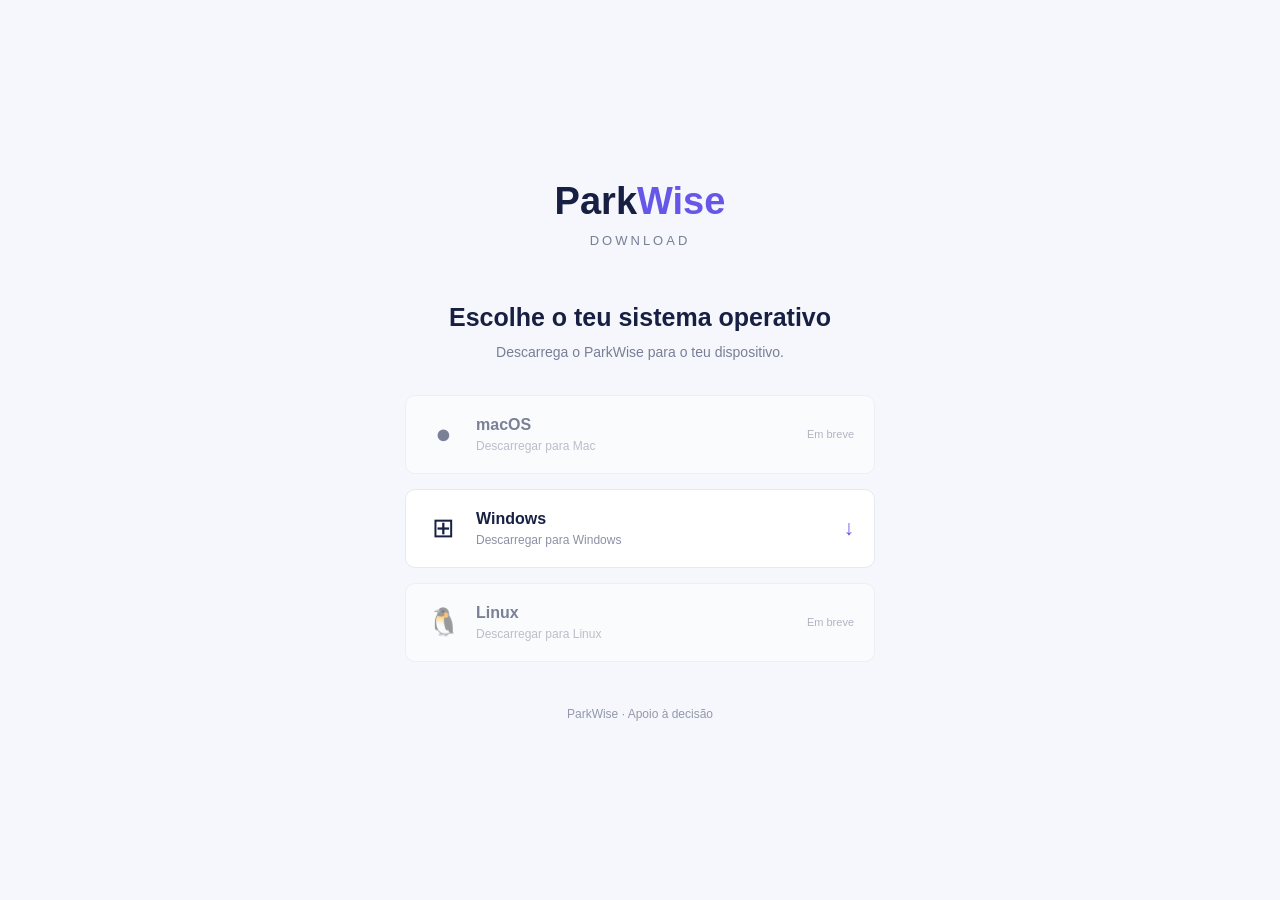
==== website/download.html @ f28b8e85 "Criação de login na aplicação C#, criação de página de download para aplicação em C# e modificação d" ====
<!DOCTYPE html>
<html lang="pt">
<head>
    <meta charset="UTF-8">
    <meta name="viewport" content="width=device-width, initial-scale=1.0">
    <title>Download | ParkWise</title>

    <style>
        * {
            margin: 0;
            padding: 0;
            box-sizing: border-box;
            font-family: Arial, sans-serif;
        }

        body {
            min-height: 100vh;
            display: flex;
            align-items: center;
            justify-content: center;
            background: #F5F7FC;
            color: #171F43;
        }

        .download-container {
            width: 100%;
            max-width: 520px;
            padding: 40px 25px;
            text-align: center;
        }

        .logo {
            font-size: 38px;
            font-weight: bold;
            color: #171F43;
            margin-bottom: 10px;
        }

        .logo span {
            color: #6657E8;
        }

        .subtitle {
            color: #777F95;
            font-size: 13px;
            letter-spacing: 3px;
            margin-bottom: 55px;
        }

        h1 {
            font-size: 25px;
            margin-bottom: 12px;
        }

        .description {
            color: #777F95;
            font-size: 14px;
            margin-bottom: 35px;
        }

        .download-button {
            display: flex;
            align-items: center;
            justify-content: space-between;
            width: 100%;
            padding: 20px;
            margin-bottom: 15px;
            background: white;
            border: 1px solid #E5E9F2;
            border-radius: 10px;
            text-decoration: none;
            color: #171F43;
            transition: 0.2s ease;
        }

        .download-button:hover:not(.disabled) {
            border-color: #6657E8;
            transform: translateY(-2px);
            box-shadow: 0 5px 15px rgba(23, 31, 67, 0.07);
        }

        .platform {
            display: flex;
            align-items: center;
            gap: 15px;
            text-align: left;
        }

        .platform-icon {
            font-size: 27px;
            width: 35px;
            text-align: center;
        }

        .platform-name {
            font-size: 16px;
            font-weight: bold;
        }

        .platform-description {
            font-size: 12px;
            color: #8A91A4;
            margin-top: 5px;
        }

        .download-icon {
            font-size: 21px;
            color: #6657E8;
        }

        .disabled {
            opacity: 0.55;
            cursor: not-allowed;
        }

        .coming-soon {
            font-size: 11px;
            color: #777F95;
        }

        footer {
            margin-top: 45px;
            font-size: 12px;
            color: #9299AA;
        }

        @media (max-width: 480px) {
            .download-container {
                padding: 25px 20px;
            }

            h1 {
                font-size: 22px;
            }
        }
    </style>
</head>

<body>

    <main class="download-container">

        <div class="logo">Park<span>Wise</span></div>
        <div class="subtitle">DOWNLOAD</div>

        <h1>Escolhe o teu sistema operativo</h1>

        <p class="description">
            Descarrega o ParkWise para o teu dispositivo.
        </p>

        <!-- macOS -->
        <div class="download-button disabled">
            <div class="platform">
                <div class="platform-icon">●</div>
                <div>
                    <div class="platform-name">macOS</div>
                    <div class="platform-description">
                        Descarregar para Mac
                    </div>
                </div>
            </div>
            <span class="coming-soon">Em breve</span>
        </div>

        <!-- Windows -->
        <a href="downloads/ParkWise-Setup.exe"
           class="download-button">
            <div class="platform">
                <div class="platform-icon">⊞</div>
                <div>
                    <div class="platform-name">Windows</div>
                    <div class="platform-description">
                        Descarregar para Windows
                    </div>
                </div>
            </div>
            <span class="download-icon">↓</span>
        </a>

        <!-- Linux -->
        <div class="download-button disabled">
            <div class="platform">
                <div class="platform-icon">🐧</div>
                <div>
                    <div class="platform-name">Linux</div>
                    <div class="platform-description">
                        Descarregar para Linux
                    </div>
                </div>
            </div>
            <span class="coming-soon">Em breve</span>
        </div>

        <footer>
            ParkWise · Apoio à decisão
        </footer>

    </main>

</body>
</html>
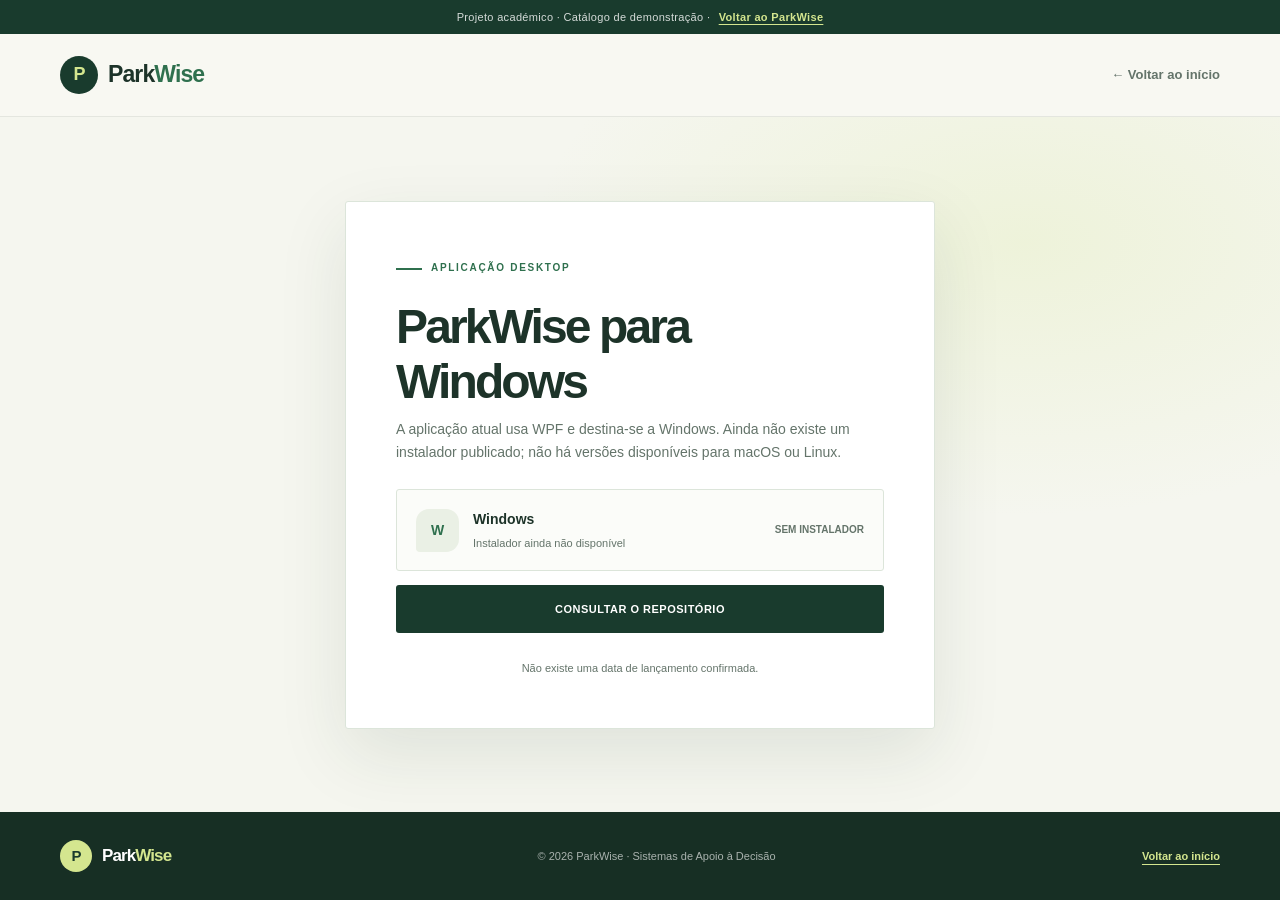
==== commit b112a116: "ParkWise  Interface + Aplicação C# | dev/ ahp |  f28b8e8 Alteração do estilo do website e aplicação " ====
--- a/website/download.html
+++ b/website/download.html
@@ -1,203 +1,63 @@
-
 <!DOCTYPE html>
-<html lang="pt">
+<html lang="pt-PT">
 <head>
     <meta charset="UTF-8">
     <meta name="viewport" content="width=device-width, initial-scale=1.0">
-    <title>Download | ParkWise</title>
+    <meta name="description" content="Consulte a disponibilidade da aplicação desktop ParkWise para Windows.">
+    <title>Aplicação | ParkWise</title>
+    <link rel="stylesheet" href="css/style.css">
+</head>
+<body class="download-page">
+    <a class="skip-link" href="#conteudo-principal">Saltar para o conteúdo</a>
+    <div class="announcement-bar">
+        <p>Projeto académico · Catálogo de demonstração · <a href="index.html">Voltar ao ParkWise</a></p>
+    </div>
+    <header class="header">
+        <nav class="navbar container" aria-label="Navegação principal">
+            <a href="index.html" class="logo">
+                <span class="logo-icon">P</span>
+                <span>Park<span class="logo-highlight">Wise</span></span>
+            </a>
+            <a href="index.html" class="page-back">← Voltar ao início</a>
+        </nav>
+    </header>
 
-    <style>
-        * {
-            margin: 0;
-            padding: 0;
-            box-sizing: border-box;
-            font-family: Arial, sans-serif;
-        }
+    <main class="download-main" id="conteudo-principal" tabindex="-1">
+        <section class="download-card">
+            <span class="section-tag">APLICAÇÃO DESKTOP</span>
+            <h1>ParkWise para Windows</h1>
+            <p class="download-description">
+                A aplicação atual usa WPF e destina-se a Windows. Ainda não existe
+                um instalador publicado; não há versões disponíveis para macOS ou Linux.
+            </p>
 
-        body {
-            min-height: 100vh;
-            display: flex;
-            align-items: center;
-            justify-content: center;
-            background: #F5F7FC;
-            color: #171F43;
-        }
+            <div class="availability-card" role="status">
+                <span class="platform-icon" aria-hidden="true">W</span>
+                <span class="availability-copy">
+                    <span class="platform-name">Windows</span>
+                    <span class="platform-description">Instalador ainda não disponível</span>
+                </span>
+                <span class="availability-label">SEM INSTALADOR</span>
+            </div>
 
-        .download-container {
-            width: 100%;
-            max-width: 520px;
-            padding: 40px 25px;
-            text-align: center;
-        }
+            <a class="btn btn-primary download-repository"
+               href="https://github.com/jonyzik/Projeto-SAD-26-27"
+               target="_blank" rel="noopener noreferrer">Consultar o repositório</a>
 
-        .logo {
-            font-size: 38px;
-            font-weight: bold;
-            color: #171F43;
-            margin-bottom: 10px;
-        }
-
-        .logo span {
-            color: #6657E8;
-        }
-
-        .subtitle {
-            color: #777F95;
-            font-size: 13px;
-            letter-spacing: 3px;
-            margin-bottom: 55px;
-        }
-
-        h1 {
-            font-size: 25px;
-            margin-bottom: 12px;
-        }
-
-        .description {
-            color: #777F95;
-            font-size: 14px;
-            margin-bottom: 35px;
-        }
-
-        .download-button {
-            display: flex;
-            align-items: center;
-            justify-content: space-between;
-            width: 100%;
-            padding: 20px;
-            margin-bottom: 15px;
-            background: white;
-            border: 1px solid #E5E9F2;
-            border-radius: 10px;
-            text-decoration: none;
-            color: #171F43;
-            transition: 0.2s ease;
-        }
-
-        .download-button:hover:not(.disabled) {
-            border-color: #6657E8;
-            transform: translateY(-2px);
-            box-shadow: 0 5px 15px rgba(23, 31, 67, 0.07);
-        }
-
-        .platform {
-            display: flex;
-            align-items: center;
-            gap: 15px;
-            text-align: left;
-        }
-
-        .platform-icon {
-            font-size: 27px;
-            width: 35px;
-            text-align: center;
-        }
-
-        .platform-name {
-            font-size: 16px;
-            font-weight: bold;
-        }
-
-        .platform-description {
-            font-size: 12px;
-            color: #8A91A4;
-            margin-top: 5px;
-        }
-
-        .download-icon {
-            font-size: 21px;
-            color: #6657E8;
-        }
-
-        .disabled {
-            opacity: 0.55;
-            cursor: not-allowed;
-        }
-
-        .coming-soon {
-            font-size: 11px;
-            color: #777F95;
-        }
-
-        footer {
-            margin-top: 45px;
-            font-size: 12px;
-            color: #9299AA;
-        }
-
-        @media (max-width: 480px) {
-            .download-container {
-                padding: 25px 20px;
-            }
-
-            h1 {
-                font-size: 22px;
-            }
-        }
-    </style>
-</head>
-
-<body>
-
-    <main class="download-container">
-
-        <div class="logo">Park<span>Wise</span></div>
-        <div class="subtitle">DOWNLOAD</div>
-
-        <h1>Escolhe o teu sistema operativo</h1>
-
-        <p class="description">
-            Descarrega o ParkWise para o teu dispositivo.
-        </p>
-
-        <!-- macOS -->
-        <div class="download-button disabled">
-            <div class="platform">
-                <div class="platform-icon">●</div>
-                <div>
-                    <div class="platform-name">macOS</div>
-                    <div class="platform-description">
-                        Descarregar para Mac
-                    </div>
-                </div>
-            </div>
-            <span class="coming-soon">Em breve</span>
-        </div>
-
-        <!-- Windows -->
-        <a href="downloads/ParkWise-Setup.exe"
-           class="download-button">
-            <div class="platform">
-                <div class="platform-icon">⊞</div>
-                <div>
-                    <div class="platform-name">Windows</div>
-                    <div class="platform-description">
-                        Descarregar para Windows
-                    </div>
-                </div>
-            </div>
-            <span class="download-icon">↓</span>
-        </a>
-
-        <!-- Linux -->
-        <div class="download-button disabled">
-            <div class="platform">
-                <div class="platform-icon">🐧</div>
-                <div>
-                    <div class="platform-name">Linux</div>
-                    <div class="platform-description">
-                        Descarregar para Linux
-                    </div>
-                </div>
-            </div>
-            <span class="coming-soon">Em breve</span>
-        </div>
-
-        <footer>
-            ParkWise · Apoio à decisão
-        </footer>
-
+            <p class="download-footer">Não existe uma data de lançamento confirmada.</p>
+        </section>
     </main>
 
+    <footer class="footer">
+        <div class="container footer-content">
+            <a href="index.html" class="logo">
+                <span class="logo-icon">P</span>
+                <span>Park<span class="logo-highlight">Wise</span></span>
+            </a>
+            <p>© <span id="current-year"></span> ParkWise · Sistemas de Apoio à Decisão</p>
+            <a href="index.html" class="back-top">Voltar ao início</a>
+        </div>
+    </footer>
+    <script src="js/script.js"></script>
 </body>
 </html>
--- a/website/css/style.css
+++ b/website/css/style.css
@@ -0,0 +1,1767 @@
+:root {
+    color-scheme: light;
+    --background: #f5f6ef;
+    --surface: #ffffff;
+    --surface-soft: #eaf0e5;
+    --ink: #1d3329;
+    --muted: #64746a;
+    --line: #dce5da;
+    --green: #2f704e;
+    --green-dark: #193b2d;
+    --lime: #d4e68f;
+    --orange: #e18b62;
+    --focus: #8d3e1a;
+    --shadow: 0 24px 70px rgba(27, 55, 39, .10);
+    --font: "Segoe UI", "Helvetica Neue", Arial, sans-serif;
+}
+
+* {
+    box-sizing: border-box;
+    margin: 0;
+    padding: 0;
+}
+
+html {
+    scroll-behavior: smooth;
+    scroll-padding-top: 86px;
+}
+
+body {
+    min-width: 320px;
+    background: var(--background);
+    color: var(--ink);
+    font-family: var(--font);
+    line-height: 1.65;
+    -webkit-font-smoothing: antialiased;
+}
+
+a {
+    color: inherit;
+    text-decoration: none;
+}
+
+button,
+input {
+    font: inherit;
+}
+
+a:focus-visible,
+button:focus-visible,
+input:focus-visible {
+    outline: 3px solid var(--focus);
+    outline-offset: 3px;
+}
+
+.skip-link {
+    position: fixed;
+    top: 10px;
+    left: 10px;
+    z-index: 100;
+    padding: 10px 15px;
+    background: var(--surface);
+    color: var(--ink);
+    border: 2px solid var(--focus);
+    border-radius: 8px;
+    transform: translateY(-160%);
+}
+
+.skip-link:focus {
+    transform: translateY(0);
+}
+
+.container {
+    width: min(1160px, calc(100% - 48px));
+    margin: 0 auto;
+}
+
+.section {
+    padding: 104px 0;
+}
+
+.highlight,
+.logo-highlight {
+    color: var(--green);
+}
+
+.header {
+    position: sticky;
+    top: 0;
+    z-index: 20;
+    background: rgba(245, 246, 239, .92);
+    border-bottom: 1px solid rgba(220, 229, 218, .8);
+    backdrop-filter: blur(18px);
+}
+
+.navbar {
+    min-height: 78px;
+    display: flex;
+    align-items: center;
+    justify-content: space-between;
+    gap: 28px;
+}
+
+.logo {
+    display: inline-flex;
+    align-items: center;
+    gap: 10px;
+    color: var(--ink);
+    font-size: 21px;
+    font-weight: 750;
+    letter-spacing: -.7px;
+    white-space: nowrap;
+}
+
+.logo-icon {
+    width: 38px;
+    height: 38px;
+    display: grid;
+    place-items: center;
+    background: var(--green-dark);
+    color: var(--lime);
+    border-radius: 12px 12px 12px 4px;
+    font-size: 18px;
+    font-weight: 800;
+}
+
+.nav-links {
+    display: flex;
+    align-items: center;
+    gap: 27px;
+    list-style: none;
+}
+
+.nav-links a {
+    color: var(--muted);
+    font-size: 13px;
+    font-weight: 650;
+    transition: color .18s ease, background .18s ease, transform .18s ease;
+}
+
+.nav-links a:hover,
+.page-back:hover {
+    color: var(--green);
+}
+
+.nav-links .nav-contact {
+    display: inline-flex;
+    align-items: center;
+    justify-content: center;
+    min-height: 42px;
+    padding: 0 17px;
+    background: var(--green-dark);
+    color: white;
+    border-radius: 999px;
+}
+
+.nav-links .nav-contact:hover {
+    background: var(--green);
+    color: white;
+    transform: translateY(-1px);
+}
+
+.menu-toggle {
+    display: none;
+    width: 44px;
+    height: 42px;
+    padding: 8px;
+    background: var(--surface);
+    border: 1px solid var(--line);
+    border-radius: 12px;
+    cursor: pointer;
+}
+
+.menu-toggle span {
+    display: block;
+    width: 20px;
+    height: 2px;
+    margin: 4px auto;
+    background: var(--ink);
+    border-radius: 3px;
+}
+
+.hero {
+    position: relative;
+    overflow: hidden;
+    padding: 92px 0 106px;
+    background:
+        radial-gradient(ellipse at 86% 20%, rgba(212, 230, 143, .46), transparent 34%),
+        var(--background);
+}
+
+.hero::after {
+    position: absolute;
+    right: -120px;
+    bottom: -240px;
+    width: 560px;
+    height: 560px;
+    border: 1px solid rgba(47, 112, 78, .14);
+    border-radius: 50%;
+    content: "";
+    pointer-events: none;
+}
+
+.hero-content {
+    position: relative;
+    z-index: 1;
+    display: grid;
+    grid-template-columns: 1.08fr .92fr;
+    align-items: center;
+    gap: 72px;
+}
+
+.section-tag {
+    display: inline-flex;
+    align-items: center;
+    gap: 9px;
+    margin-bottom: 20px;
+    color: var(--green);
+    font-size: 11px;
+    font-weight: 800;
+    letter-spacing: 1.5px;
+    text-transform: uppercase;
+}
+
+.section-tag::before {
+    width: 21px;
+    height: 2px;
+    background: var(--orange);
+    content: "";
+}
+
+.hero h1 {
+    max-width: 660px;
+    margin-bottom: 21px;
+    font-size: clamp(44px, 6vw, 76px);
+    font-weight: 720;
+    letter-spacing: -4px;
+    line-height: 1.02;
+}
+
+.hero h1 .highlight {
+    display: block;
+    color: var(--green);
+}
+
+.hero-text > p,
+.narrow-content > p,
+.section-heading > p,
+.d4sp-content > div > p,
+.contact-content > p {
+    color: var(--muted);
+    font-size: 16px;
+}
+
+.hero-text > p {
+    max-width: 535px;
+    margin-bottom: 30px;
+}
+
+.hero-buttons {
+    display: flex;
+    flex-wrap: wrap;
+    gap: 12px;
+}
+
+.btn {
+    min-height: 49px;
+    display: inline-flex;
+    align-items: center;
+    justify-content: center;
+    padding: 0 21px;
+    border: 1px solid transparent;
+    border-radius: 999px;
+    font-size: 13px;
+    font-weight: 750;
+    transition: background .18s ease, border .18s ease, transform .18s ease;
+}
+
+.btn:hover {
+    transform: translateY(-2px);
+}
+
+.btn-primary {
+    background: var(--green-dark);
+    color: white;
+}
+
+.btn-primary:hover {
+    background: var(--green);
+}
+
+.btn-secondary {
+    background: transparent;
+    color: var(--ink);
+    border-color: var(--line);
+}
+
+.btn-secondary:hover {
+    background: var(--surface);
+    border-color: var(--green);
+}
+
+.hero-panel {
+    position: relative;
+    padding: 33px;
+    background: var(--green-dark);
+    color: white;
+    border-radius: 26px 26px 26px 6px;
+    box-shadow: var(--shadow);
+}
+
+.hero-panel::after {
+    position: absolute;
+    top: -20px;
+    right: -16px;
+    width: 82px;
+    height: 82px;
+    background: var(--lime);
+    border: 9px solid var(--background);
+    border-radius: 50%;
+    content: "";
+}
+
+.panel-label,
+.method-label {
+    color: var(--lime);
+    font-size: 10px;
+    font-weight: 800;
+    letter-spacing: 1.5px;
+}
+
+.hero-panel h2 {
+    margin: 13px 0 5px;
+    font-size: 26px;
+    letter-spacing: -.7px;
+}
+
+.hero-panel > p,
+.method-card > p {
+    margin-bottom: 22px;
+    color: rgba(255,255,255,.68);
+    font-size: 13px;
+}
+
+.panel-item {
+    display: flex;
+    align-items: center;
+    justify-content: space-between;
+    padding: 15px 0;
+    border-top: 1px solid rgba(255,255,255,.15);
+    font-size: 13px;
+    font-weight: 600;
+}
+
+.panel-item strong {
+    color: var(--lime);
+    font-size: 11px;
+    letter-spacing: 1px;
+}
+
+.panel-note {
+    margin-top: 17px;
+    padding: 12px 15px;
+    background: rgba(255,255,255,.08);
+    color: var(--lime);
+    border-radius: 11px;
+    font-size: 12px;
+    font-weight: 650;
+    text-align: center;
+}
+
+.about,
+.d4sp-section {
+    background: var(--surface);
+}
+
+.narrow-content {
+    max-width: 770px;
+    text-align: center;
+}
+
+.narrow-content h2,
+.section-heading h2,
+.d4sp-content h2,
+.contact-content h2 {
+    margin-bottom: 17px;
+    font-size: clamp(34px, 4.5vw, 52px);
+    font-weight: 700;
+    letter-spacing: -2px;
+    line-height: 1.12;
+}
+
+.narrow-content .section-tag,
+.section-heading .section-tag,
+.contact-content .section-tag {
+    justify-content: center;
+}
+
+.services {
+    background:
+        radial-gradient(ellipse at 12% 90%, rgba(212, 230, 143, .23), transparent 35%),
+        var(--background);
+}
+
+.section-heading {
+    max-width: 680px;
+    margin: 0 auto 43px;
+    text-align: center;
+}
+
+.features-grid {
+    display: grid;
+    grid-template-columns: repeat(4, 1fr);
+    gap: 15px;
+}
+
+.feature-card {
+    min-height: 236px;
+    padding: 25px 22px;
+    background: var(--surface);
+    border: 1px solid var(--line);
+    border-radius: 18px;
+    transition: transform .2s ease, box-shadow .2s ease, border-color .2s ease;
+}
+
+.feature-card:hover {
+    border-color: rgba(47,112,78,.4);
+    box-shadow: 0 16px 38px rgba(27,55,39,.08);
+    transform: translateY(-5px);
+}
+
+.feature-number {
+    width: 38px;
+    height: 38px;
+    display: grid;
+    place-items: center;
+    margin-bottom: 29px;
+    background: var(--surface-soft);
+    color: var(--green);
+    border-radius: 12px 12px 12px 4px;
+    font-size: 11px;
+    font-weight: 800;
+}
+
+.feature-card h3 {
+    margin-bottom: 9px;
+    font-size: 16px;
+    letter-spacing: -.3px;
+}
+
+.feature-card p {
+    color: var(--muted);
+    font-size: 13px;
+}
+
+.workflow {
+    background: var(--surface);
+}
+
+.workflow-grid {
+    display: grid;
+    grid-template-columns: repeat(3, 1fr);
+    gap: 16px;
+}
+
+.workflow-step {
+    min-height: 220px;
+    padding: 25px;
+    background: var(--background);
+    border: 1px solid var(--line);
+    border-radius: 18px;
+}
+
+.workflow-step .feature-number {
+    margin-bottom: 20px;
+}
+
+.workflow-step h3,
+.example-copy h3 {
+    margin-bottom: 9px;
+    font-size: 18px;
+    letter-spacing: -.4px;
+}
+
+.workflow-step p,
+.example-copy p {
+    color: var(--muted);
+    font-size: 13px;
+}
+
+.status-label {
+    display: inline-flex;
+    margin-top: 16px;
+    padding: 5px 9px;
+    background: var(--surface-soft);
+    color: var(--green-dark);
+    border-radius: 999px;
+    font-size: 10px;
+    font-weight: 750;
+}
+
+.ahp-example {
+    display: grid;
+    grid-template-columns: 1fr .75fr;
+    align-items: center;
+    gap: 34px;
+    margin-top: 24px;
+    padding: 30px;
+    background: var(--green-dark);
+    color: white;
+    border-radius: 22px 22px 22px 6px;
+}
+
+.ahp-example .section-tag {
+    color: var(--lime);
+}
+
+.ahp-example .section-tag::before {
+    background: var(--orange);
+}
+
+.example-copy h3 {
+    max-width: 470px;
+    font-size: 23px;
+}
+
+.example-copy p {
+    color: rgba(255,255,255,.76);
+}
+
+.example-copy .example-note {
+    margin-top: 12px;
+    color: var(--lime);
+    font-size: 11px;
+}
+
+.example-result {
+    padding: 8px 18px;
+    background: rgba(255,255,255,.08);
+    border: 1px solid rgba(255,255,255,.15);
+    border-radius: 14px;
+}
+
+.example-metric {
+    display: flex;
+    align-items: center;
+    justify-content: space-between;
+    gap: 12px;
+    padding: 14px 0;
+    border-bottom: 1px solid rgba(255,255,255,.15);
+    font-size: 12px;
+}
+
+.example-metric strong {
+    color: var(--lime);
+    font-size: 21px;
+}
+
+.example-caption {
+    padding: 12px 0 7px;
+    color: rgba(255,255,255,.72);
+    font-size: 11px;
+    text-align: center;
+}
+
+.d4sp-content {
+    display: grid;
+    grid-template-columns: 1fr 1fr;
+    align-items: center;
+    gap: 72px;
+}
+
+.d4sp-content > div > p {
+    margin-bottom: 15px;
+}
+
+.text-link {
+    display: inline-flex;
+    margin-top: 8px;
+    color: var(--green);
+    font-size: 13px;
+    font-weight: 800;
+}
+
+.text-link:hover {
+    color: var(--green-dark);
+}
+
+.method-card {
+    padding: 31px;
+    background: var(--green-dark);
+    color: white;
+    border-radius: 24px 24px 24px 6px;
+    box-shadow: var(--shadow);
+}
+
+.method-card h3 {
+    margin: 10px 0;
+    font-size: 23px;
+    letter-spacing: -.7px;
+}
+
+.method-step {
+    display: flex;
+    align-items: center;
+    gap: 14px;
+    padding: 15px 0;
+    border-top: 1px solid rgba(255,255,255,.15);
+}
+
+.method-step > span {
+    width: 34px;
+    height: 34px;
+    display: grid;
+    flex: 0 0 34px;
+    place-items: center;
+    background: var(--lime);
+    color: var(--green-dark);
+    border-radius: 50%;
+    font-size: 12px;
+    font-weight: 800;
+}
+
+.method-step strong,
+.method-step small {
+    display: block;
+}
+
+.method-step strong {
+    font-size: 13px;
+}
+
+.method-step small {
+    color: rgba(255,255,255,.62);
+    font-size: 11px;
+}
+
+.contact {
+    padding: 95px 0;
+    background: var(--surface-soft);
+}
+
+.contact-content {
+    max-width: 760px;
+    text-align: center;
+}
+
+.contact-content > p {
+    font-size: 14px;
+}
+
+.contact-actions {
+    display: flex;
+    justify-content: center;
+    flex-wrap: wrap;
+    gap: 12px;
+    margin-top: 23px;
+}
+
+.footer {
+    padding: 25px 0;
+    background: var(--green-dark);
+}
+
+.footer-content {
+    display: flex;
+    align-items: center;
+    justify-content: space-between;
+    gap: 18px;
+}
+
+.footer .logo {
+    color: white;
+    font-size: 17px;
+}
+
+.footer .logo-icon {
+    width: 32px;
+    height: 32px;
+    background: var(--lime);
+    color: var(--green-dark);
+    border-radius: 10px 10px 10px 4px;
+    font-size: 15px;
+}
+
+.footer .logo-highlight {
+    color: var(--lime);
+}
+
+.footer-content p,
+.back-top {
+    color: rgba(255,255,255,.63);
+    font-size: 11px;
+}
+
+.back-top {
+    color: var(--lime);
+    font-weight: 700;
+}
+
+.download-page {
+    min-height: 100vh;
+    display: flex;
+    flex-direction: column;
+    background: var(--background);
+}
+
+.download-page .header,
+.download-page .footer {
+    width: 100%;
+}
+
+.page-back {
+    color: var(--muted);
+    font-size: 13px;
+    font-weight: 700;
+}
+
+.download-main {
+    flex: 1;
+    display: grid;
+    place-items: center;
+    padding: 58px 20px;
+}
+
+.download-card {
+    width: min(100%, 500px);
+    padding: 37px;
+    background: var(--surface);
+    border: 1px solid var(--line);
+    border-radius: 24px 24px 24px 6px;
+    box-shadow: var(--shadow);
+}
+
+.download-card h1 {
+    margin-bottom: 9px;
+    font-size: 31px;
+    font-weight: 720;
+    letter-spacing: -1.2px;
+    line-height: 1.15;
+}
+
+.download-description {
+    margin-bottom: 25px;
+    color: var(--muted);
+    font-size: 14px;
+}
+
+.download-card {
+    max-width: 560px;
+}
+
+.availability-card {
+    display: flex;
+    align-items: center;
+    justify-content: space-between;
+    gap: 14px;
+    width: 100%;
+    min-height: 82px;
+    padding: 16px 19px;
+    background: #fbfcf9;
+    border: 1px solid var(--line);
+    border-radius: 15px;
+    color: var(--ink);
+}
+
+.availability-copy {
+    flex: 1;
+}
+
+.platform-icon {
+    width: 43px;
+    height: 43px;
+    display: grid;
+    place-items: center;
+    background: var(--surface-soft);
+    color: var(--green);
+    border-radius: 13px 13px 13px 4px;
+    font-size: 14px;
+    font-weight: 800;
+}
+
+.platform-name {
+    display: block;
+    font-size: 14px;
+    font-weight: 800;
+}
+
+.platform-description {
+    display: block;
+    margin-top: 3px;
+    color: var(--muted);
+    font-size: 11px;
+}
+
+.availability-label {
+    color: var(--muted);
+    font-size: 10px;
+    font-weight: 700;
+    text-align: right;
+}
+
+.download-repository {
+    width: 100%;
+    margin-top: 14px;
+}
+
+.download-footer {
+    margin-top: 26px;
+    color: var(--muted);
+    font-size: 11px;
+    text-align: center;
+}
+
+@media (max-width: 960px) {
+    .nav-links {
+        gap: 17px;
+    }
+
+    .hero-content,
+    .d4sp-content {
+        gap: 38px;
+    }
+
+    .features-grid {
+        grid-template-columns: repeat(2, 1fr);
+    }
+
+    .workflow-grid {
+        grid-template-columns: 1fr;
+    }
+
+    .workflow-step {
+        min-height: 0;
+    }
+
+    .ahp-example {
+        grid-template-columns: 1fr;
+        gap: 22px;
+    }
+}
+
+@media (max-width: 720px) {
+    .container {
+        width: min(100% - 36px, 560px);
+    }
+
+    .navbar {
+        min-height: 70px;
+    }
+
+    .menu-toggle {
+        display: block;
+    }
+
+    .nav-links {
+        display: none;
+        position: absolute;
+        top: 69px;
+        left: 0;
+        width: 100%;
+        padding: 10px 18px 19px;
+        flex-direction: column;
+        align-items: stretch;
+        gap: 0;
+        background: var(--background);
+        border-bottom: 1px solid var(--line);
+    }
+
+    .nav-links.active {
+        display: flex;
+    }
+
+    .nav-links li {
+        padding: 9px 0;
+    }
+
+    .nav-links .nav-contact {
+        width: 100%;
+    }
+
+    .hero-content,
+    .d4sp-content {
+        grid-template-columns: 1fr;
+        gap: 38px;
+    }
+
+    .hero {
+        padding: 66px 0 76px;
+    }
+
+    .hero h1 {
+        font-size: clamp(43px, 12vw, 62px);
+        letter-spacing: -2.5px;
+    }
+
+    .section {
+        padding: 72px 0;
+    }
+
+    .hero-panel,
+    .method-card {
+        padding: 25px;
+    }
+
+    .footer-content {
+        flex-direction: column;
+        text-align: center;
+    }
+
+    .availability-card {
+        align-items: flex-start;
+        flex-wrap: wrap;
+    }
+
+    .availability-label {
+        width: 100%;
+        margin-left: 57px;
+        text-align: left;
+    }
+}
+
+@media (max-width: 480px) {
+    .features-grid {
+        grid-template-columns: 1fr;
+    }
+
+    .feature-card {
+        min-height: 0;
+    }
+
+    .hero-buttons {
+        flex-direction: column;
+        align-items: stretch;
+    }
+
+    .download-card {
+        padding: 27px 21px;
+    }
+
+    .download-card h1 {
+        font-size: 27px;
+    }
+}
+
+@media (prefers-reduced-motion: reduce) {
+    html {
+        scroll-behavior: auto;
+    }
+
+    *,
+    *::before,
+    *::after {
+        scroll-behavior: auto !important;
+        transition-duration: .01ms !important;
+    }
+}
+
+/* Editorial presentation inspired by spacious, image-led product sites. */
+.announcement-bar {
+    padding: 8px 18px;
+    background: var(--green-dark);
+    color: rgba(255,255,255,.82);
+    font-size: 11px;
+    letter-spacing: .03em;
+    text-align: center;
+}
+
+.announcement-bar a {
+    margin-left: 5px;
+    color: var(--lime);
+    font-weight: 750;
+    text-decoration: underline;
+    text-underline-offset: 3px;
+}
+
+.header {
+    background: rgba(248, 248, 242, .96);
+    border-bottom-color: rgba(29, 51, 41, .09);
+    backdrop-filter: blur(14px);
+}
+
+.navbar {
+    min-height: 82px;
+}
+
+.logo {
+    font-size: 23px;
+    letter-spacing: -.9px;
+}
+
+.logo-icon {
+    border-radius: 50%;
+}
+
+.nav-links {
+    gap: clamp(14px, 2.1vw, 29px);
+}
+
+.nav-links a {
+    color: var(--ink);
+    font-size: 12px;
+    letter-spacing: .015em;
+}
+
+.nav-links .nav-contact {
+    min-height: 40px;
+    padding: 0 19px;
+    border-radius: 3px;
+    text-transform: uppercase;
+    letter-spacing: .06em;
+}
+
+.hero {
+    min-height: 610px;
+    display: flex;
+    align-items: center;
+    padding: clamp(60px, 8vw, 110px) 0;
+    background:
+        radial-gradient(ellipse at 9% 92%, rgba(212,230,143,.2), transparent 34%),
+        #f8f8f2;
+}
+
+.hero::after {
+    display: none;
+}
+
+.hero-content {
+    grid-template-columns: minmax(0, .9fr) minmax(0, 1.1fr);
+    gap: clamp(40px, 6vw, 86px);
+}
+
+.section-tag {
+    margin-bottom: 22px;
+    font-size: 10px;
+    letter-spacing: .17em;
+}
+
+.section-tag::before {
+    width: 26px;
+    background: var(--green);
+}
+
+.hero h1 {
+    max-width: 630px;
+    margin-bottom: 23px;
+    font-size: clamp(52px, 6.5vw, 88px);
+    font-weight: 560;
+    letter-spacing: -.075em;
+    line-height: .98;
+}
+
+.hero h1 .highlight {
+    color: var(--green);
+}
+
+.hero-text > p {
+    max-width: 480px;
+    margin-bottom: 28px;
+    font-size: 17px;
+    line-height: 1.7;
+}
+
+.hero-buttons {
+    gap: 10px;
+}
+
+.btn {
+    min-height: 48px;
+    padding: 0 19px;
+    border-radius: 3px;
+    font-size: 11px;
+    letter-spacing: .045em;
+    text-transform: uppercase;
+}
+
+.btn:hover {
+    transform: translateY(-1px);
+}
+
+.btn-primary {
+    background: var(--green-dark);
+}
+
+.btn-secondary {
+    border-color: rgba(29,51,41,.24);
+}
+
+.hero-panel {
+    min-height: 480px;
+    position: relative;
+    display: block;
+    overflow: hidden;
+    padding: 0;
+    background: #e7eee1;
+    color: var(--ink);
+    border: 1px solid rgba(29,51,41,.12);
+    border-radius: 3px;
+    box-shadow: 0 28px 65px rgba(27,55,39,.11);
+}
+
+.hero-panel::after {
+    display: none;
+}
+
+.map-heading {
+    position: absolute;
+    top: 20px;
+    left: 20px;
+    right: 20px;
+    z-index: 2;
+    display: flex;
+    align-items: center;
+    justify-content: space-between;
+    gap: 12px;
+}
+
+.panel-label {
+    color: var(--green-dark);
+}
+
+.map-status {
+    display: inline-flex;
+    align-items: center;
+    gap: 7px;
+    padding: 8px 11px;
+    background: rgba(248,248,242,.88);
+    color: var(--green-dark);
+    border-radius: 2px;
+    font-size: 9px;
+    font-weight: 800;
+    letter-spacing: .1em;
+}
+
+.map-status span {
+    width: 7px;
+    height: 7px;
+    background: #b7773f;
+    border-radius: 50%;
+}
+
+.map-art {
+    position: absolute;
+    inset: 0;
+    width: 100%;
+    height: 100%;
+}
+
+.map-caption {
+    position: absolute;
+    right: 20px;
+    bottom: 20px;
+    left: 20px;
+    z-index: 2;
+    display: flex;
+    align-items: center;
+    gap: 13px;
+    padding: 15px 17px;
+    background: rgba(248,248,242,.94);
+    border: 1px solid rgba(29,51,41,.1);
+    border-radius: 3px;
+    box-shadow: 0 12px 30px rgba(27,55,39,.08);
+}
+
+.map-pin {
+    width: 39px;
+    height: 39px;
+    display: grid;
+    flex: 0 0 39px;
+    place-items: center;
+    background: var(--green-dark);
+    color: var(--lime);
+    border-radius: 50%;
+    font-size: 23px;
+}
+
+.map-caption strong,
+.map-caption small {
+    display: block;
+}
+
+.map-caption strong {
+    font-size: 13px;
+}
+
+.map-caption small {
+    margin-top: 2px;
+    color: var(--muted);
+    font-size: 10px;
+}
+
+.about {
+    background: #fff;
+}
+
+.narrow-content {
+    max-width: 1000px;
+    text-align: left;
+}
+
+.narrow-content .section-tag {
+    justify-content: flex-start;
+}
+
+.narrow-content h2,
+.section-heading h2,
+.d4sp-content h2,
+.contact-content h2 {
+    margin-bottom: 20px;
+    font-size: clamp(38px, 5vw, 64px);
+    font-weight: 540;
+    letter-spacing: -.065em;
+    line-height: 1.02;
+}
+
+.narrow-content > p {
+    max-width: 790px;
+    font-size: 19px;
+    line-height: 1.75;
+}
+
+.services {
+    background: #f0efe8;
+}
+
+.section-heading {
+    max-width: 780px;
+    margin: 0 0 42px;
+    text-align: left;
+}
+
+.section-heading .section-tag {
+    justify-content: flex-start;
+}
+
+.section-heading > p {
+    max-width: 590px;
+    font-size: 15px;
+}
+
+.features-grid {
+    grid-template-columns: repeat(4, minmax(0, 1fr));
+    gap: 14px;
+}
+
+.feature-card {
+    min-height: 0;
+    padding: 0 0 23px;
+    overflow: hidden;
+    background: #fff;
+    border: 0;
+    border-radius: 3px;
+    transition: transform .22s ease, box-shadow .22s ease;
+}
+
+.feature-card:hover {
+    border-color: transparent;
+    box-shadow: 0 16px 38px rgba(27,55,39,.12);
+    transform: translateY(-4px);
+}
+
+.feature-art {
+    position: relative;
+    height: 174px;
+    display: flex;
+    align-items: center;
+    justify-content: center;
+    overflow: hidden;
+    margin-bottom: 20px;
+    background: #e6ecdf;
+}
+
+.feature-art-map {
+    background:
+        linear-gradient(30deg, transparent 47%, rgba(255,255,255,.8) 48% 52%, transparent 53%),
+        linear-gradient(120deg, transparent 42%, rgba(255,255,255,.9) 43% 48%, transparent 49%),
+        #dfe9d9;
+}
+
+.feature-art-map::before,
+.feature-art-map::after {
+    position: absolute;
+    width: 130%;
+    height: 23px;
+    background: rgba(255,255,255,.75);
+    content: "";
+    transform: rotate(-24deg);
+}
+
+.feature-art-map::after {
+    transform: rotate(38deg);
+}
+
+.art-label {
+    position: absolute;
+    top: 18px;
+    left: 18px;
+    z-index: 2;
+    color: var(--green-dark);
+    font-size: 9px;
+    font-weight: 800;
+    letter-spacing: .14em;
+}
+
+.art-route {
+    position: absolute;
+    z-index: 1;
+    width: 72%;
+    height: 45%;
+    border: 3px dashed var(--green);
+    border-color: var(--green) transparent transparent var(--green);
+    border-radius: 50%;
+    transform: rotate(-20deg);
+}
+
+.art-pin {
+    position: absolute;
+    z-index: 2;
+    width: 15px;
+    height: 15px;
+    background: var(--green-dark);
+    border: 3px solid white;
+    border-radius: 50%;
+    box-shadow: 0 2px 8px rgba(0,0,0,.2);
+}
+
+.art-pin-one {
+    top: 45%;
+    left: 28%;
+}
+
+.art-pin-two {
+    right: 25%;
+    bottom: 29%;
+    background: #bd7647;
+}
+
+.feature-art-compare {
+    gap: 10px;
+    background: #e9e5d9;
+}
+
+.art-pill {
+    padding: 12px 13px;
+    background: #fff;
+    border: 1px solid rgba(29,51,41,.12);
+    border-radius: 3px;
+    color: var(--green-dark);
+    font-size: 10px;
+    font-weight: 750;
+}
+
+.art-compare-mark {
+    color: var(--green);
+    font-size: 22px;
+}
+
+.feature-art-ahp {
+    display: block;
+    padding: 20px;
+    background: #dce8d7;
+}
+
+.art-bar {
+    position: relative;
+    display: block;
+    height: 12px;
+    margin: 15px 0;
+    background: rgba(255,255,255,.85);
+    border-radius: 2px;
+}
+
+.art-bar::after {
+    position: absolute;
+    inset: 0 auto 0 0;
+    background: var(--green);
+    border-radius: inherit;
+    content: "";
+}
+
+.art-bar-one::after { width: 72%; }
+.art-bar-two::after { width: 48%; }
+.art-bar-three::after { width: 31%; }
+
+.feature-art-dashboard {
+    align-items: flex-end;
+    gap: 12px;
+    padding: 28px 25px;
+    background: #e6e5dc;
+}
+
+.art-chart-bar {
+    z-index: 1;
+    width: 17%;
+    height: 35%;
+    background: #91aa88;
+}
+
+.art-chart-bar:nth-of-type(2) { height: 48%; }
+.art-chart-bar:nth-of-type(3) { height: 62%; }
+.art-chart-bar:nth-of-type(4) { height: 82%; background: var(--green); }
+
+.art-chart-line {
+    position: absolute;
+    right: 15%;
+    bottom: 34%;
+    left: 14%;
+    height: 1px;
+    border-top: 2px dashed rgba(25,59,45,.4);
+    transform: rotate(-10deg);
+}
+
+.feature-number {
+    width: auto;
+    height: auto;
+    display: block;
+    margin: 0 20px 10px;
+    padding: 0;
+    background: transparent;
+    color: #8a9686;
+    border-radius: 0;
+    font-size: 10px;
+    letter-spacing: .1em;
+}
+
+.feature-card h3,
+.feature-card p {
+    margin-right: 20px;
+    margin-left: 20px;
+}
+
+.feature-card h3 {
+    font-size: 17px;
+}
+
+.feature-card p {
+    font-size: 12px;
+    line-height: 1.65;
+}
+
+.workflow {
+    background: #fff;
+}
+
+.workflow-grid {
+    grid-template-columns: repeat(3, minmax(0, 1fr));
+    gap: 22px;
+}
+
+.workflow-step {
+    min-height: 205px;
+    padding: 24px 0 0;
+    background: transparent;
+    border: 0;
+    border-top: 1px solid var(--line);
+    border-radius: 0;
+}
+
+.workflow-step .feature-number {
+    margin: 0 0 23px;
+}
+
+.workflow-step h3,
+.example-copy h3 {
+    font-weight: 550;
+    letter-spacing: -.035em;
+}
+
+.workflow-step p,
+.example-copy p {
+    max-width: 330px;
+    font-size: 13px;
+}
+
+.status-label {
+    padding: 5px 0;
+    background: transparent;
+    color: var(--green);
+    font-size: 9px;
+    letter-spacing: .08em;
+    text-transform: uppercase;
+}
+
+.ahp-example {
+    grid-template-columns: 1.1fr .8fr;
+    gap: 44px;
+    margin-top: 55px;
+    padding: clamp(25px, 4vw, 50px);
+    background: #203d2f;
+    border-radius: 3px;
+    box-shadow: none;
+}
+
+.example-copy h3 {
+    max-width: 540px;
+    font-size: clamp(27px, 3.2vw, 40px);
+}
+
+.example-result {
+    padding: 8px 22px;
+    background: rgba(255,255,255,.06);
+    border-color: rgba(255,255,255,.17);
+    border-radius: 3px;
+}
+
+.example-metric {
+    padding: 17px 0;
+}
+
+.example-metric strong {
+    font-weight: 550;
+}
+
+.d4sp-section {
+    background: #f0efe8;
+}
+
+.d4sp-content {
+    grid-template-columns: 1fr .88fr;
+    gap: clamp(45px, 8vw, 110px);
+}
+
+.d4sp-content > div > p {
+    max-width: 570px;
+    font-size: 16px;
+}
+
+.text-link {
+    margin-top: 15px;
+    border-bottom: 1px solid currentColor;
+    padding-bottom: 4px;
+}
+
+.method-card {
+    padding: 34px;
+    background: #fff;
+    color: var(--ink);
+    border: 1px solid var(--line);
+    border-radius: 3px;
+    box-shadow: none;
+}
+
+.method-label {
+    color: var(--green);
+}
+
+.method-card h3 {
+    font-weight: 550;
+}
+
+.method-card > p {
+    color: var(--muted);
+}
+
+.method-step {
+    border-top-color: var(--line);
+}
+
+.method-step > span {
+    background: #e5ecdf;
+    color: var(--green-dark);
+}
+
+.method-step small {
+    color: var(--muted);
+}
+
+.contact {
+    padding: clamp(75px, 10vw, 130px) 0;
+    background: #dce7d7;
+}
+
+.contact-content {
+    max-width: 850px;
+    text-align: left;
+}
+
+.contact-content .section-tag {
+    justify-content: flex-start;
+}
+
+.contact-content > p {
+    max-width: 630px;
+    font-size: 15px;
+}
+
+.contact-actions {
+    justify-content: flex-start;
+}
+
+.footer {
+    padding: 28px 0;
+    background: #172f24;
+}
+
+.footer .logo-icon {
+    border-radius: 50%;
+}
+
+.back-top {
+    text-decoration: underline;
+    text-underline-offset: 4px;
+}
+
+.download-main {
+    background:
+        radial-gradient(ellipse at 80% 18%, rgba(212,230,143,.22), transparent 34%),
+        var(--background);
+}
+
+.download-card {
+    width: min(100%, 590px);
+    max-width: 590px;
+    padding: clamp(28px, 5vw, 50px);
+    border-radius: 3px;
+    box-shadow: 0 25px 70px rgba(27,55,39,.1);
+}
+
+.download-card h1 {
+    font-size: clamp(34px, 5vw, 48px);
+    font-weight: 550;
+    letter-spacing: -.06em;
+}
+
+.availability-card {
+    border-radius: 3px;
+}
+
+@media (max-width: 960px) {
+    .hero-content {
+        grid-template-columns: 1fr 1fr;
+        gap: 36px;
+    }
+
+    .features-grid {
+        grid-template-columns: repeat(2, minmax(0, 1fr));
+    }
+
+    .workflow-grid {
+        grid-template-columns: repeat(3, minmax(0, 1fr));
+        gap: 16px;
+    }
+
+    .ahp-example {
+        grid-template-columns: 1fr .8fr;
+    }
+}
+
+@media (max-width: 720px) {
+    .announcement-bar {
+        padding: 7px 12px;
+        font-size: 10px;
+    }
+
+    .navbar {
+        min-height: 70px;
+    }
+
+    .nav-links {
+        top: 69px;
+        background: #f8f8f2;
+    }
+
+    .hero {
+        min-height: 0;
+        padding: 63px 0 74px;
+    }
+
+    .hero-content,
+    .d4sp-content {
+        grid-template-columns: 1fr;
+        gap: 38px;
+    }
+
+    .hero h1 {
+        font-size: clamp(48px, 12vw, 72px);
+    }
+
+    .hero-panel {
+        min-height: 390px;
+    }
+
+    .section {
+        padding: 78px 0;
+    }
+
+    .workflow-grid {
+        grid-template-columns: 1fr;
+        gap: 8px;
+    }
+
+    .workflow-step {
+        min-height: 0;
+        padding: 22px 0;
+    }
+
+    .workflow-step .feature-number {
+        margin-bottom: 12px;
+    }
+
+    .ahp-example {
+        grid-template-columns: 1fr;
+        gap: 25px;
+        margin-top: 34px;
+    }
+
+    .contact-content {
+        text-align: left;
+    }
+
+    .footer-content {
+        flex-direction: column;
+        text-align: center;
+    }
+}
+
+@media (max-width: 480px) {
+    .container {
+        width: min(100% - 32px, 560px);
+    }
+
+    .features-grid {
+        grid-template-columns: 1fr;
+    }
+
+    .feature-art {
+        height: 195px;
+    }
+
+    .hero-buttons {
+        align-items: stretch;
+    }
+
+    .hero-panel {
+        min-height: 330px;
+    }
+
+    .map-heading {
+        top: 13px;
+        left: 13px;
+        right: 13px;
+    }
+
+    .map-status {
+        padding: 7px;
+        font-size: 8px;
+    }
+
+    .map-caption {
+        right: 12px;
+        bottom: 12px;
+        left: 12px;
+        padding: 12px;
+    }
+
+    .contact-actions {
+        flex-direction: column;
+        align-items: stretch;
+    }
+}
+
+@media (prefers-reduced-motion: reduce) {
+    .feature-card:hover,
+    .btn:hover,
+    .nav-links .nav-contact:hover {
+        transform: none;
+    }
+}
